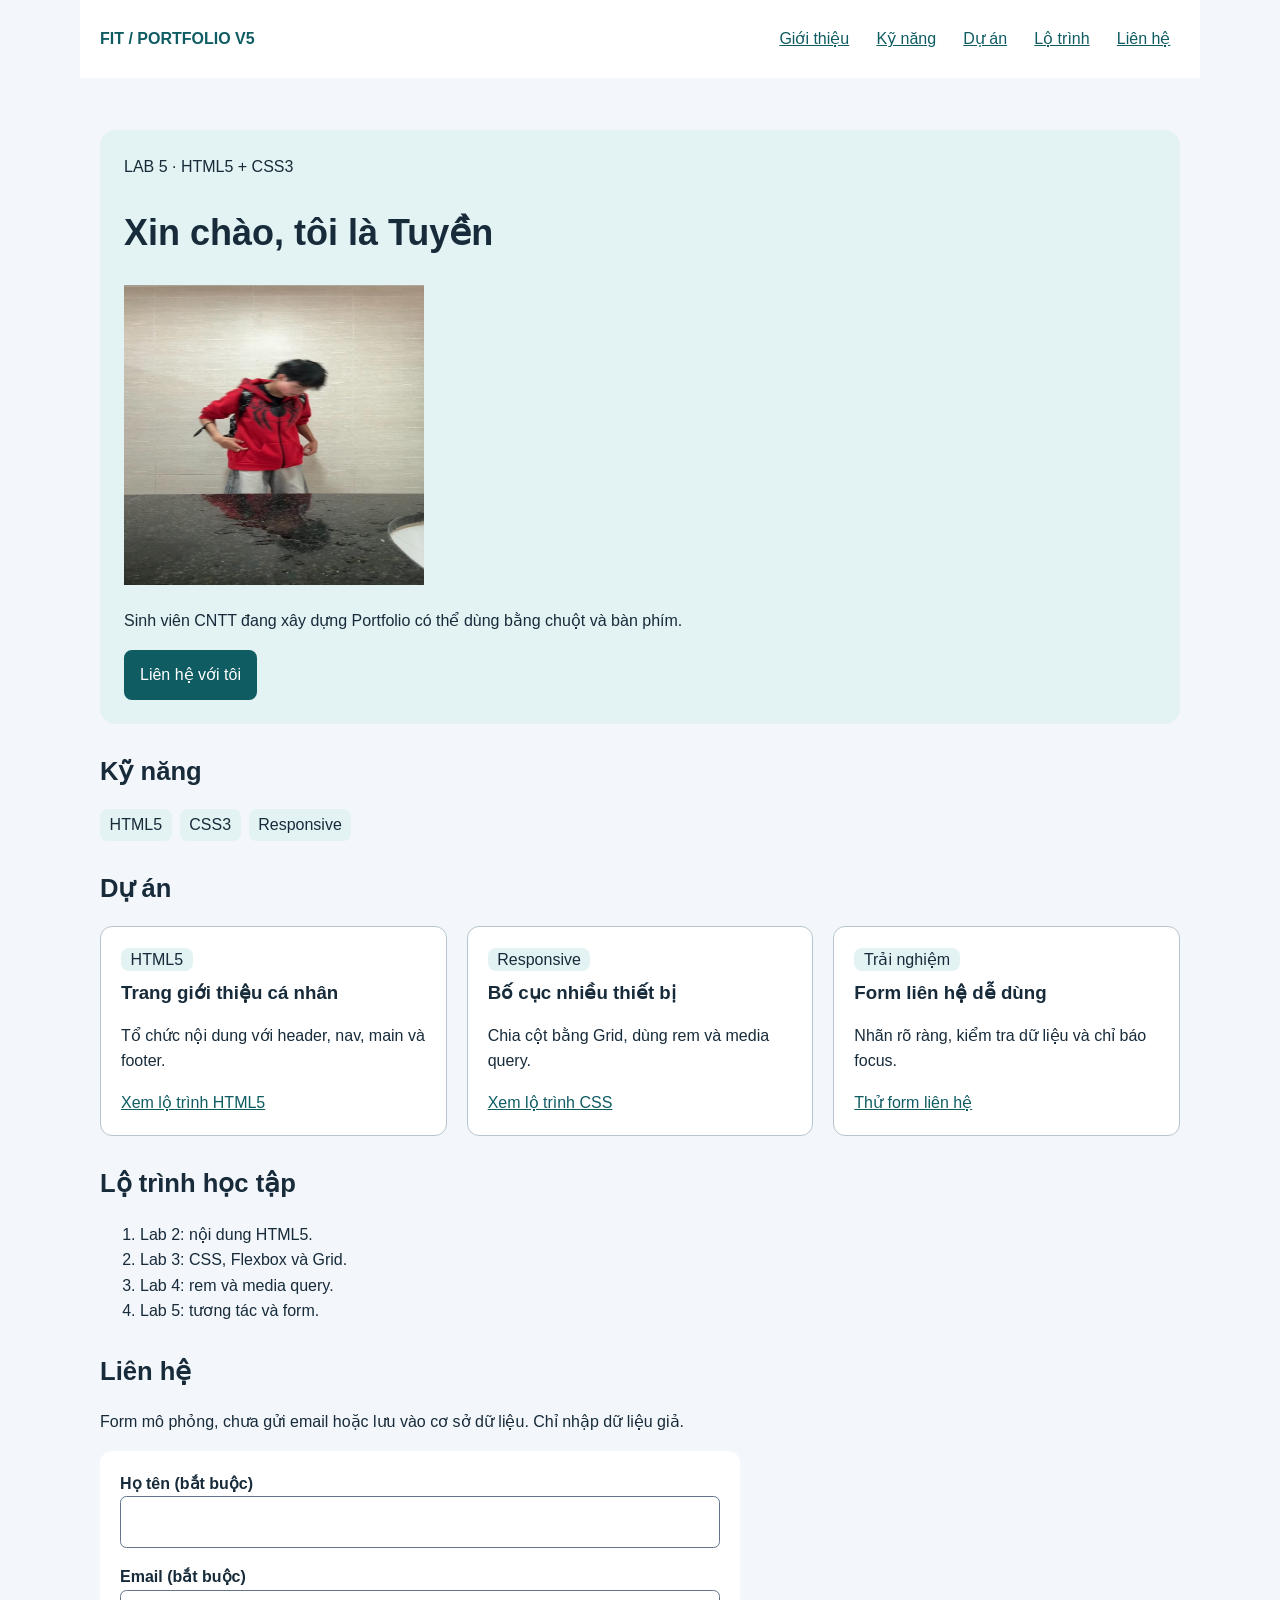
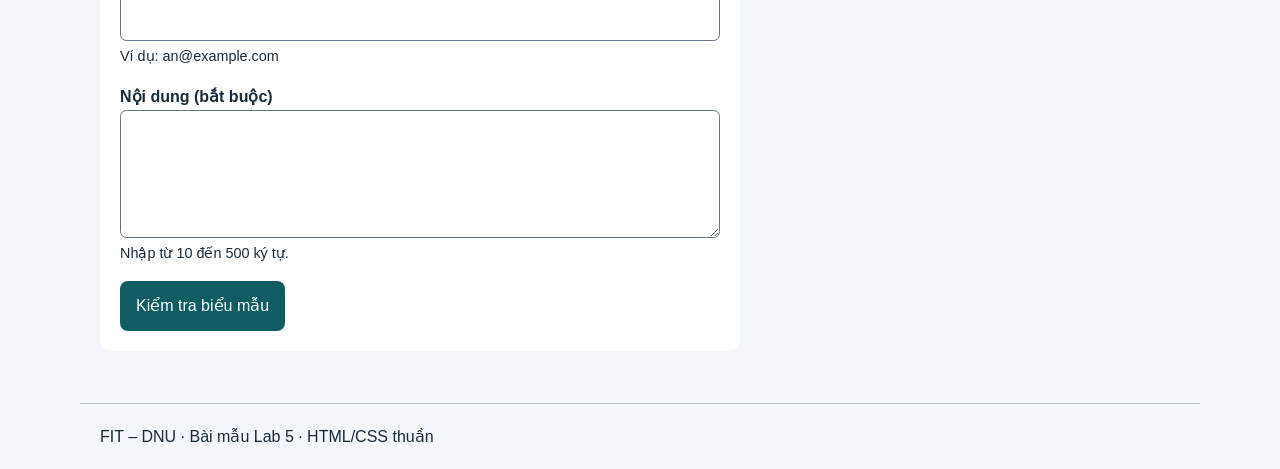
==== index.html @ 388e76ae "Add files via upload" ====
<!doctype html>
<html lang="vi">

<head>
    <meta charset="utf-8">
    <meta name="viewport" content="width=device-width,initial-scale=1">
    <title>Lab 5 · Portfolio thực hành</title>
    <link rel="stylesheet" href="./css/style.css">
</head>

<body>
    <header><a class="brand" href="#gioi-thieu">FIT / PORTFOLIO V5</a>
        <nav class="menu" aria-label="Điều hướng chính">
            <a href="#gioi-thieu">Giới thiệu</a><a href="#ky-nang">Kỹ năng</a>
            <a href="#du-an">Dự án</a><a href="#lo-trinh">Lộ trình</a><a href="#lien-he">Liên hệ</a>
        </nav>
    </header>
    <main>
        <section class="hero" id="gioi-thieu"><span>LAB 5 · HTML5 + CSS3</span>
            <h1>Xin chào, tôi là Tuyền</h1>
            <img src="./asset/87516891-a73b-44c6-bd07-9bb6b12e63a4.jpg" alt="Ảnh minh họa" width="300" height="300">
            <p>Sinh viên CNTT đang xây dựng Portfolio có thể dùng bằng chuột và bàn phím.</p>
            <a class="button" href="#lien-he">Liên hệ với tôi</a>
        </section>
        <section id="ky-nang">
            <h2>Kỹ năng</h2>
            <ul class="skills">
                <li>HTML5</li>
                <li>CSS3</li>
                <li>Responsive</li>
            </ul>
        </section>
        <section id="du-an">
            <h2>Dự án</h2>
            <div class="project-grid">
                <article class="card"><span class="tag">HTML5</span>
                    <h3>Trang giới thiệu cá nhân</h3>
                    <p>Tổ chức nội dung với header, nav, main và footer.</p><a href="#lo-trinh">Xem lộ trình HTML5</a>
                </article>
                <article class="card"><span class="tag">Responsive</span>
                    <h3>Bố cục nhiều thiết bị</h3>
                    <p>Chia cột bằng Grid, dùng rem và media query.</p><a href="#lo-trinh">Xem lộ trình CSS</a>
                </article>
                <article class="card"><span class="tag">Trải nghiệm</span>
                    <h3>Form liên hệ dễ dùng</h3>
                    <p>Nhãn rõ ràng, kiểm tra dữ liệu và chỉ báo focus.</p><a href="#lien-he">Thử form liên hệ</a>
                </article>
            </div>
        </section>
        <section id="lo-trinh">
            <h2>Lộ trình học tập</h2>
            <ol>
                <li>Lab 2: nội dung HTML5.</li>
                <li>Lab 3: CSS, Flexbox và Grid.</li>
                <li>Lab 4: rem và media query.</li>
                <li>Lab 5: tương tác và form.</li>
            </ol>
        </section>
        <section id="lien-he">
            <h2>Liên hệ</h2>
            <p>Form mô phỏng, chưa gửi email hoặc lưu vào cơ sở dữ liệu. Chỉ nhập dữ liệu giả.</p>
            <form action="ket-qua.html" method="get">
                <div class="form-field">
                    <label for="fullname">Họ tên (bắt buộc)</label><!-- 4.1 -->
                    <input id="fullname" name="fullname" type="text" autocomplete="name" required
                        minlength="2"><!-- 4.4 -->
                </div>
                <div class="form-field"><label for="email">Email (bắt buộc)</label>
                    <input id="email" name="email" type="email" required autocomplete="email"
                        aria-describedby="email-help"><!-- 4.2; 4.3 -->
                    <p class="help" id="email-help">Ví dụ: an@example.com</p>
                </div>
                <div class="form-field"><label for="message">Nội dung (bắt buộc)</label>
                    <textarea id="message" name="message" rows="4" required minlength="10" maxlength="500"
                        aria-describedby="message-help"></textarea><!-- 4.5; 4.6; 4.7 -->
                    <p class="help" id="message-help">Nhập từ 10 đến 500 ký tự.</p>
                </div>
                <button class="button" type="submit">Kiểm tra biểu mẫu</button><!-- 4.8 -->
            </form>
        </section>
    </main>
    <footer>FIT – DNU · Bài mẫu Lab 5 · HTML/CSS thuần</footer>
</body>

</html>
---- css/style.css ----
/* LAB 5: chi thay cac o trong co ma 1.1 den 5.6.
   Base responsive tu Lab 4 da hoan thanh. Khong xoa @media. */
:root {
  --bg: #f3f6fa;
  --text: #172b3a;
  --primary: #0f5c63;
  --hover: #083e43;
  --soft: #e3f2f2;
  --focus: #b34500;
  --line: #b6c5cf;
}

* {
  box-sizing: border-box;
}

html {
  font-size: 100%;
}

body {
  margin: 0;
  font-family: Arial, sans-serif;
  line-height: 1.6;
  color: var(--text);
  background: var(--bg);
}

a {
  color: var(--primary);
}

h1,
h2,
h3 {
  line-height: 1.25;
}

h1 {
  font-size: 2.25rem;
}

h2 {
  font-size: 1.6rem;
}

header,
main,
footer {
  max-width: 70rem;
  margin: auto;
  padding: 1.25rem;
}

header {
  background: white;
  display: flex;
  flex-wrap: wrap;
  align-items: center;
  justify-content: space-between;
  gap: 1rem;
}

.brand {
  font-weight: bold;
  text-decoration: none;
}

.menu {
  display: flex;
  flex-wrap: wrap;
  gap: .5rem;
}

.menu a {
  display: inline-block;
  padding: .4rem .6rem;
  border-radius: .4rem;
}

section {
  margin-block: 2rem;
  scroll-margin-top: 1rem;
}

.hero {
  background: var(--soft);
  padding: 1.5rem;
  border-radius: 1rem;
}

.skills {
  display: flex;
  flex-wrap: wrap;
  gap: .5rem;
  padding: 0;
  list-style: none;
}

.skills li,
.tag {
  background: var(--soft);
  padding: .2rem .6rem;
  border-radius: .5rem;
}

.project-grid {
  display: grid;
  grid-template-columns: 1fr;
  gap: 1.25rem;
}

.card {
  min-width: 0;
  border: 1px solid var(--line);
  border-radius: .75rem;
  padding: 1.25rem;
  background: white;
  overflow-wrap: anywhere;
}

.card h3 {
  margin-top: .5rem;
}

.card a {
  display: inline-block;
}

.button {
  display: inline-block;
  padding: .75rem 1rem;
  border: 0;
  background: var(--primary);
  color: white;
  border-radius: .5rem;
  cursor: pointer;
  text-decoration: none;
}

form {
  max-width: 40rem;
  background: white;
  border-radius: .75rem;
  padding: 1.25rem;
}

.form-field {
  margin-bottom: 1rem;
}

label {
  display: block;
  font-weight: bold;
}

.help {
  font-size: .9rem;
  margin: .25rem 0 0;
}

input,
textarea {
  display: block;
  border: 1px solid #64748b;
  border-radius: .4rem;
}

textarea {
  min-height: 8rem;
}

footer {
  border-top: 1px solid var(--line);
}

@media (min-width:48rem) {
  .project-grid {
    grid-template-columns: repeat(2, minmax(0, 1fr));
  }
}

@media (min-width:64rem) {
  .project-grid {
    grid-template-columns: repeat(3, minmax(0, 1fr));
  }
}

/* NHIEM VU 1: focus va menu. Khong xoa outline mac dinh. */
a:hover,
/* 1.1 */
button:focus-visible,
input:focus-visible,
textarea:focus-visible {
  outline-style: none;
  /* 1.2 */
  outline-width: 0.1875rem;
  /* 1.3 */
  outline-color: var(--focus);
  /* 1.4 */
  outline-offset:-1rem;
  /* 1.5 */
}

.menu a:hover {
  background: var(--soft);
}

/* 1.6 */
/* NHIEM VU 2: button */
.button {
  transition: background-color
    /* 2.1 */
    180ms
    /* 2.2 */
    ease,
    /* 2.3 */
    transform 180ms ease;
}

.button:hover {
  background: var(--hover);
}

/* 2.4 */
.button:active {
  /* 2.5 */
  transform: translateY(1px);
  /* 2.6 */
}

/* NHIEM VU 3: card va link */
.card {
  transition: transform
    /* 3.1 */
    180ms ease;
}

/* 3.2 */
.card:hover {
  /* 3.3 */
  transform: translateY(-0.25rem);
  /* 3.4; 3.5 */
}

.card:focus-within {
  transform: translateY(-0.25rem);
}

/* 3.6 */
/* NHIEM VU 4 nam trong index.html. */
/* NHIEM VU 5: form */
input,
textarea {
  width: 100%;
  /* 5.1 */
  box-sizing: border-box;
  /* 5.2 */
  padding: 0.75rem;
  /* 5.3 */
  min-width: 0;
  /* 5.4 */
}

textarea {
  resize: vertical;
}

/* 5.5 */
input,
textarea,
button {
  font: inherit;
}

/* 5.6 */
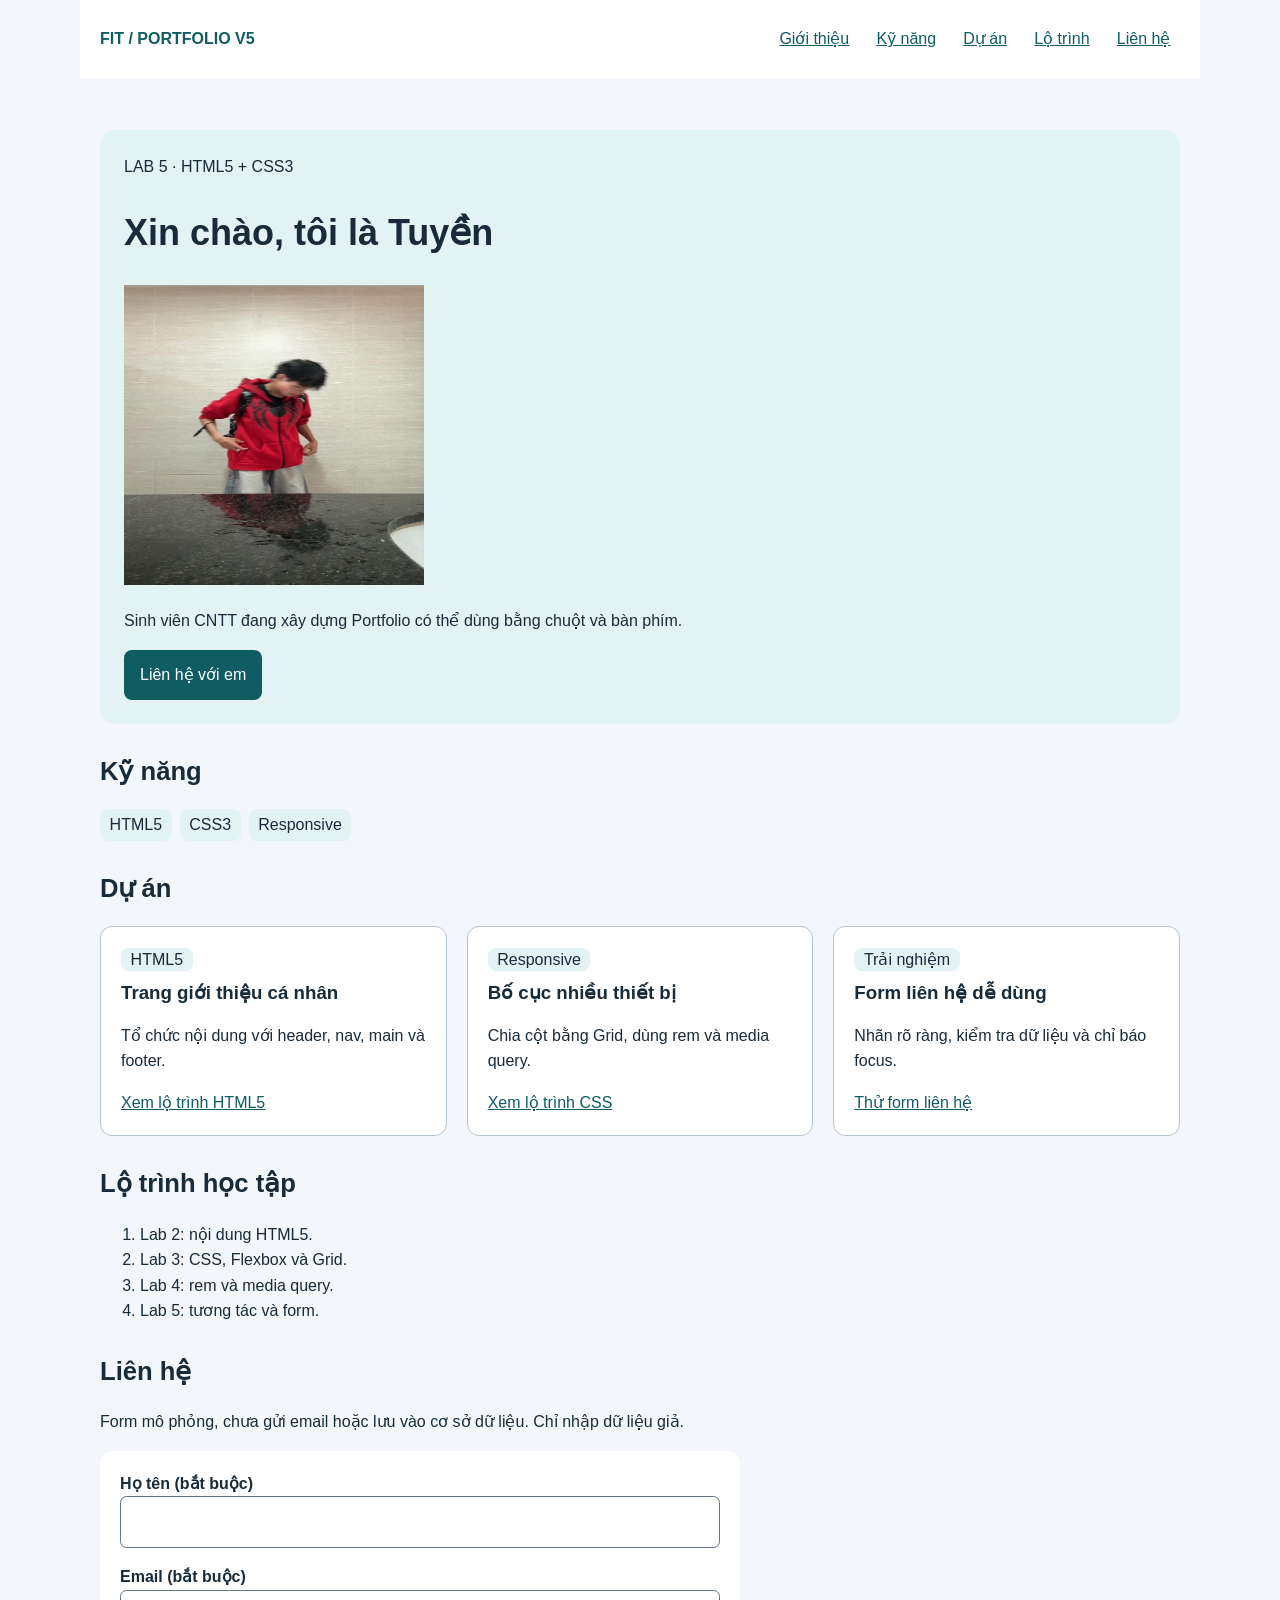
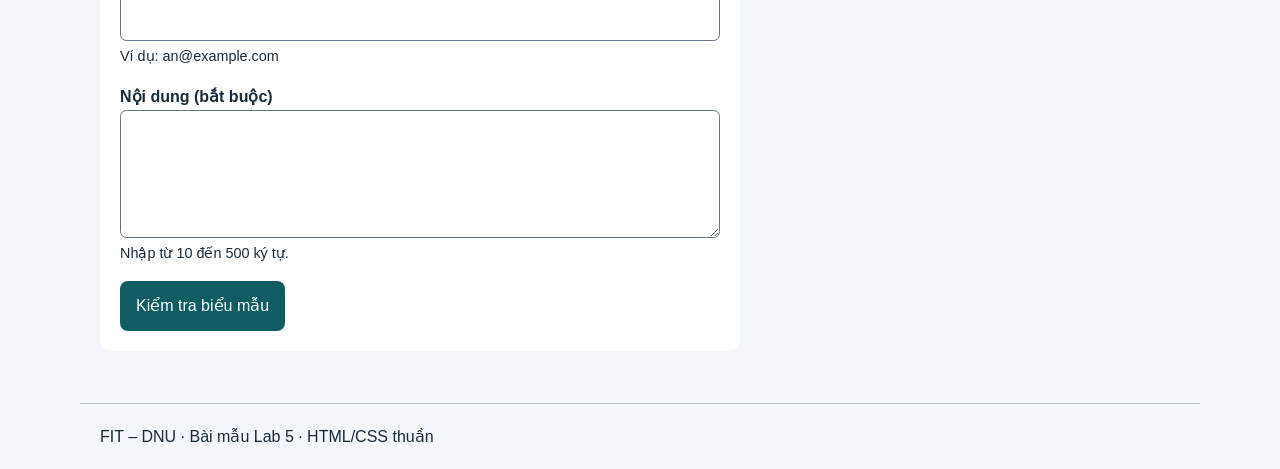
==== commit 15d96b84: "thay doi" ====
--- a/index.html
+++ b/index.html
@@ -20,7 +20,7 @@
             <h1>Xin chào, tôi là Tuyền</h1>
             <img src="./asset/87516891-a73b-44c6-bd07-9bb6b12e63a4.jpg" alt="Ảnh minh họa" width="300" height="300">
             <p>Sinh viên CNTT đang xây dựng Portfolio có thể dùng bằng chuột và bàn phím.</p>
-            <a class="button" href="#lien-he">Liên hệ với tôi</a>
+            <a class="button" href="#lien-he">Liên hệ với em</a>
         </section>
         <section id="ky-nang">
             <h2>Kỹ năng</h2>
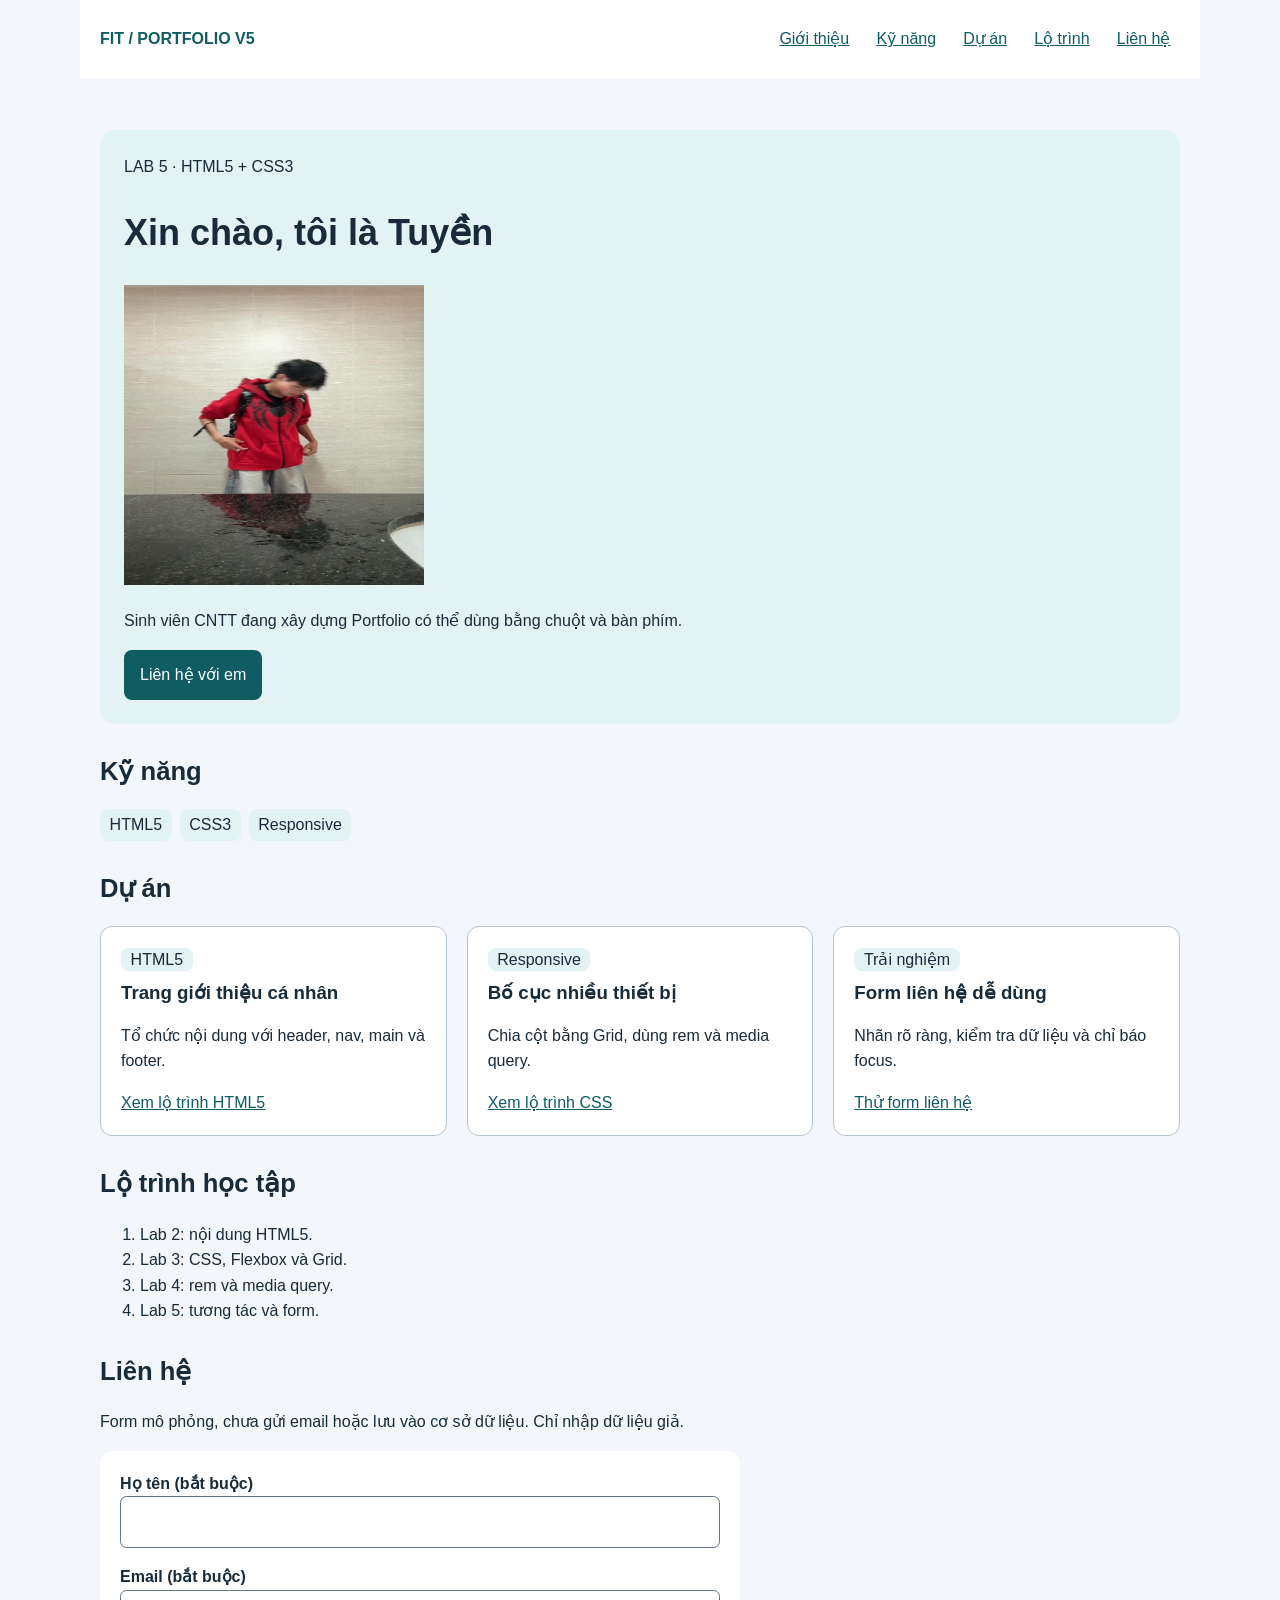
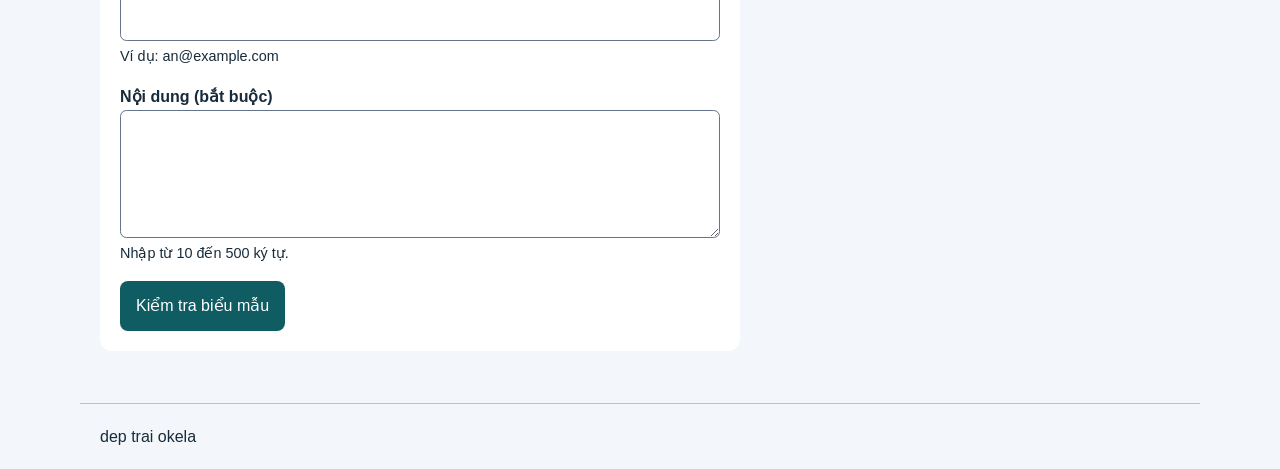
==== commit 1f1828ff: "chinh sua" ====
--- a/index.html
+++ b/index.html
@@ -79,7 +79,7 @@
             </form>
         </section>
     </main>
-    <footer>FIT – DNU · Bài mẫu Lab 5 · HTML/CSS thuần</footer>
+    <footer>dep trai okela</footer>
 </body>
 
 </html>
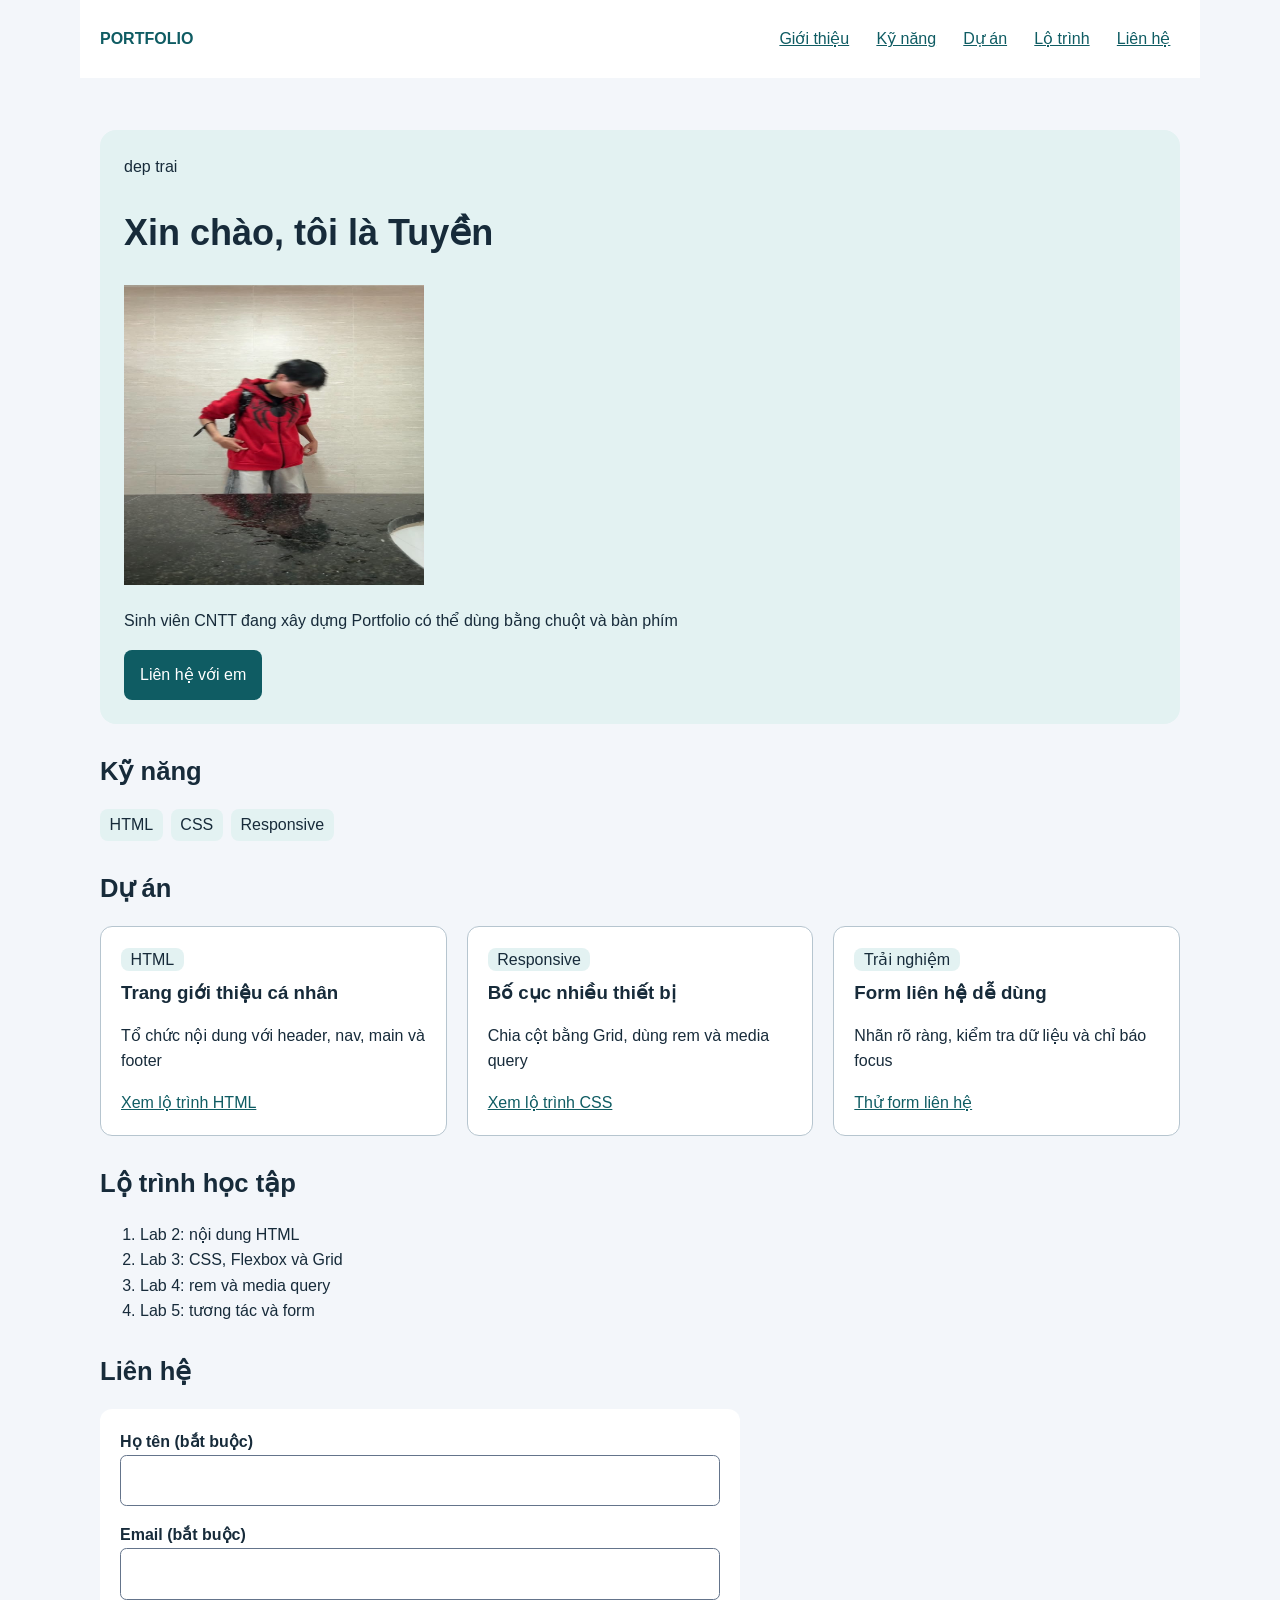
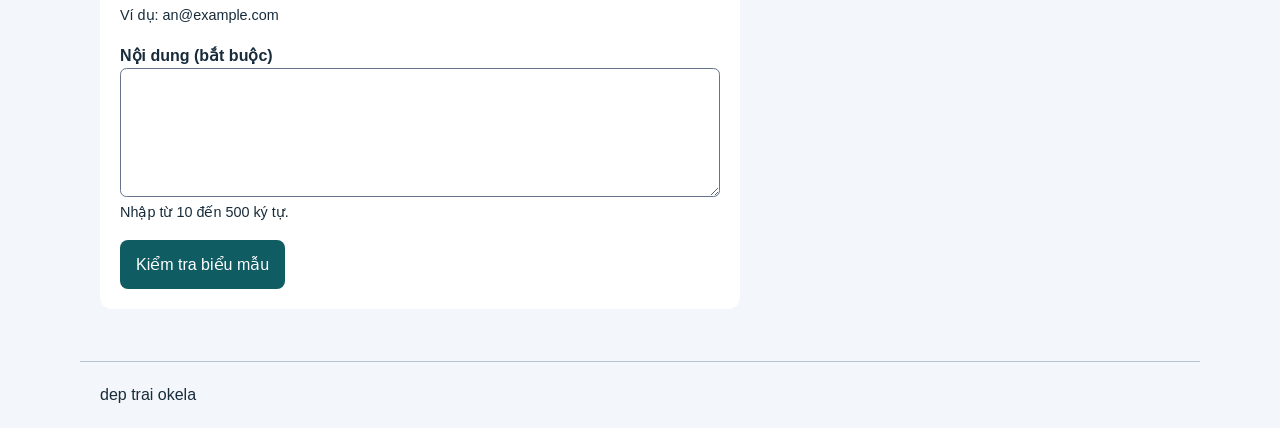
==== commit a1db3b3c: "thay doi 2" ====
--- a/index.html
+++ b/index.html
@@ -4,61 +4,60 @@
 <head>
     <meta charset="utf-8">
     <meta name="viewport" content="width=device-width,initial-scale=1">
-    <title>Lab 5 · Portfolio thực hành</title>
+    <title>Portfolio</title>
     <link rel="stylesheet" href="./css/style.css">
 </head>
 
 <body>
-    <header><a class="brand" href="#gioi-thieu">FIT / PORTFOLIO V5</a>
+    <header><a class="brand" href="#gioi-thieu">PORTFOLIO</a>
         <nav class="menu" aria-label="Điều hướng chính">
             <a href="#gioi-thieu">Giới thiệu</a><a href="#ky-nang">Kỹ năng</a>
             <a href="#du-an">Dự án</a><a href="#lo-trinh">Lộ trình</a><a href="#lien-he">Liên hệ</a>
         </nav>
     </header>
     <main>
-        <section class="hero" id="gioi-thieu"><span>LAB 5 · HTML5 + CSS3</span>
+        <section class="hero" id="gioi-thieu"><span>dep trai</span>
             <h1>Xin chào, tôi là Tuyền</h1>
             <img src="./asset/87516891-a73b-44c6-bd07-9bb6b12e63a4.jpg" alt="Ảnh minh họa" width="300" height="300">
-            <p>Sinh viên CNTT đang xây dựng Portfolio có thể dùng bằng chuột và bàn phím.</p>
+            <p>Sinh viên CNTT đang xây dựng Portfolio có thể dùng bằng chuột và bàn phím</p>
             <a class="button" href="#lien-he">Liên hệ với em</a>
         </section>
         <section id="ky-nang">
             <h2>Kỹ năng</h2>
             <ul class="skills">
-                <li>HTML5</li>
-                <li>CSS3</li>
+                <li>HTML</li>
+                <li>CSS</li>
                 <li>Responsive</li>
             </ul>
         </section>
         <section id="du-an">
             <h2>Dự án</h2>
             <div class="project-grid">
-                <article class="card"><span class="tag">HTML5</span>
+                <article class="card"><span class="tag">HTML</span>
                     <h3>Trang giới thiệu cá nhân</h3>
-                    <p>Tổ chức nội dung với header, nav, main và footer.</p><a href="#lo-trinh">Xem lộ trình HTML5</a>
+                    <p>Tổ chức nội dung với header, nav, main và footer</p><a href="#lo-trinh">Xem lộ trình HTML</a>
                 </article>
                 <article class="card"><span class="tag">Responsive</span>
                     <h3>Bố cục nhiều thiết bị</h3>
-                    <p>Chia cột bằng Grid, dùng rem và media query.</p><a href="#lo-trinh">Xem lộ trình CSS</a>
+                    <p>Chia cột bằng Grid, dùng rem và media query</p><a href="#lo-trinh">Xem lộ trình CSS</a>
                 </article>
                 <article class="card"><span class="tag">Trải nghiệm</span>
                     <h3>Form liên hệ dễ dùng</h3>
-                    <p>Nhãn rõ ràng, kiểm tra dữ liệu và chỉ báo focus.</p><a href="#lien-he">Thử form liên hệ</a>
+                    <p>Nhãn rõ ràng, kiểm tra dữ liệu và chỉ báo focus</p><a href="#lien-he">Thử form liên hệ</a>
                 </article>
             </div>
         </section>
         <section id="lo-trinh">
             <h2>Lộ trình học tập</h2>
             <ol>
-                <li>Lab 2: nội dung HTML5.</li>
-                <li>Lab 3: CSS, Flexbox và Grid.</li>
-                <li>Lab 4: rem và media query.</li>
-                <li>Lab 5: tương tác và form.</li>
+                <li>Lab 2: nội dung HTML</li>
+                <li>Lab 3: CSS, Flexbox và Grid</li>
+                <li>Lab 4: rem và media query</li>
+                <li>Lab 5: tương tác và form</li>
             </ol>
         </section>
         <section id="lien-he">
             <h2>Liên hệ</h2>
-            <p>Form mô phỏng, chưa gửi email hoặc lưu vào cơ sở dữ liệu. Chỉ nhập dữ liệu giả.</p>
             <form action="ket-qua.html" method="get">
                 <div class="form-field">
                     <label for="fullname">Họ tên (bắt buộc)</label><!-- 4.1 -->
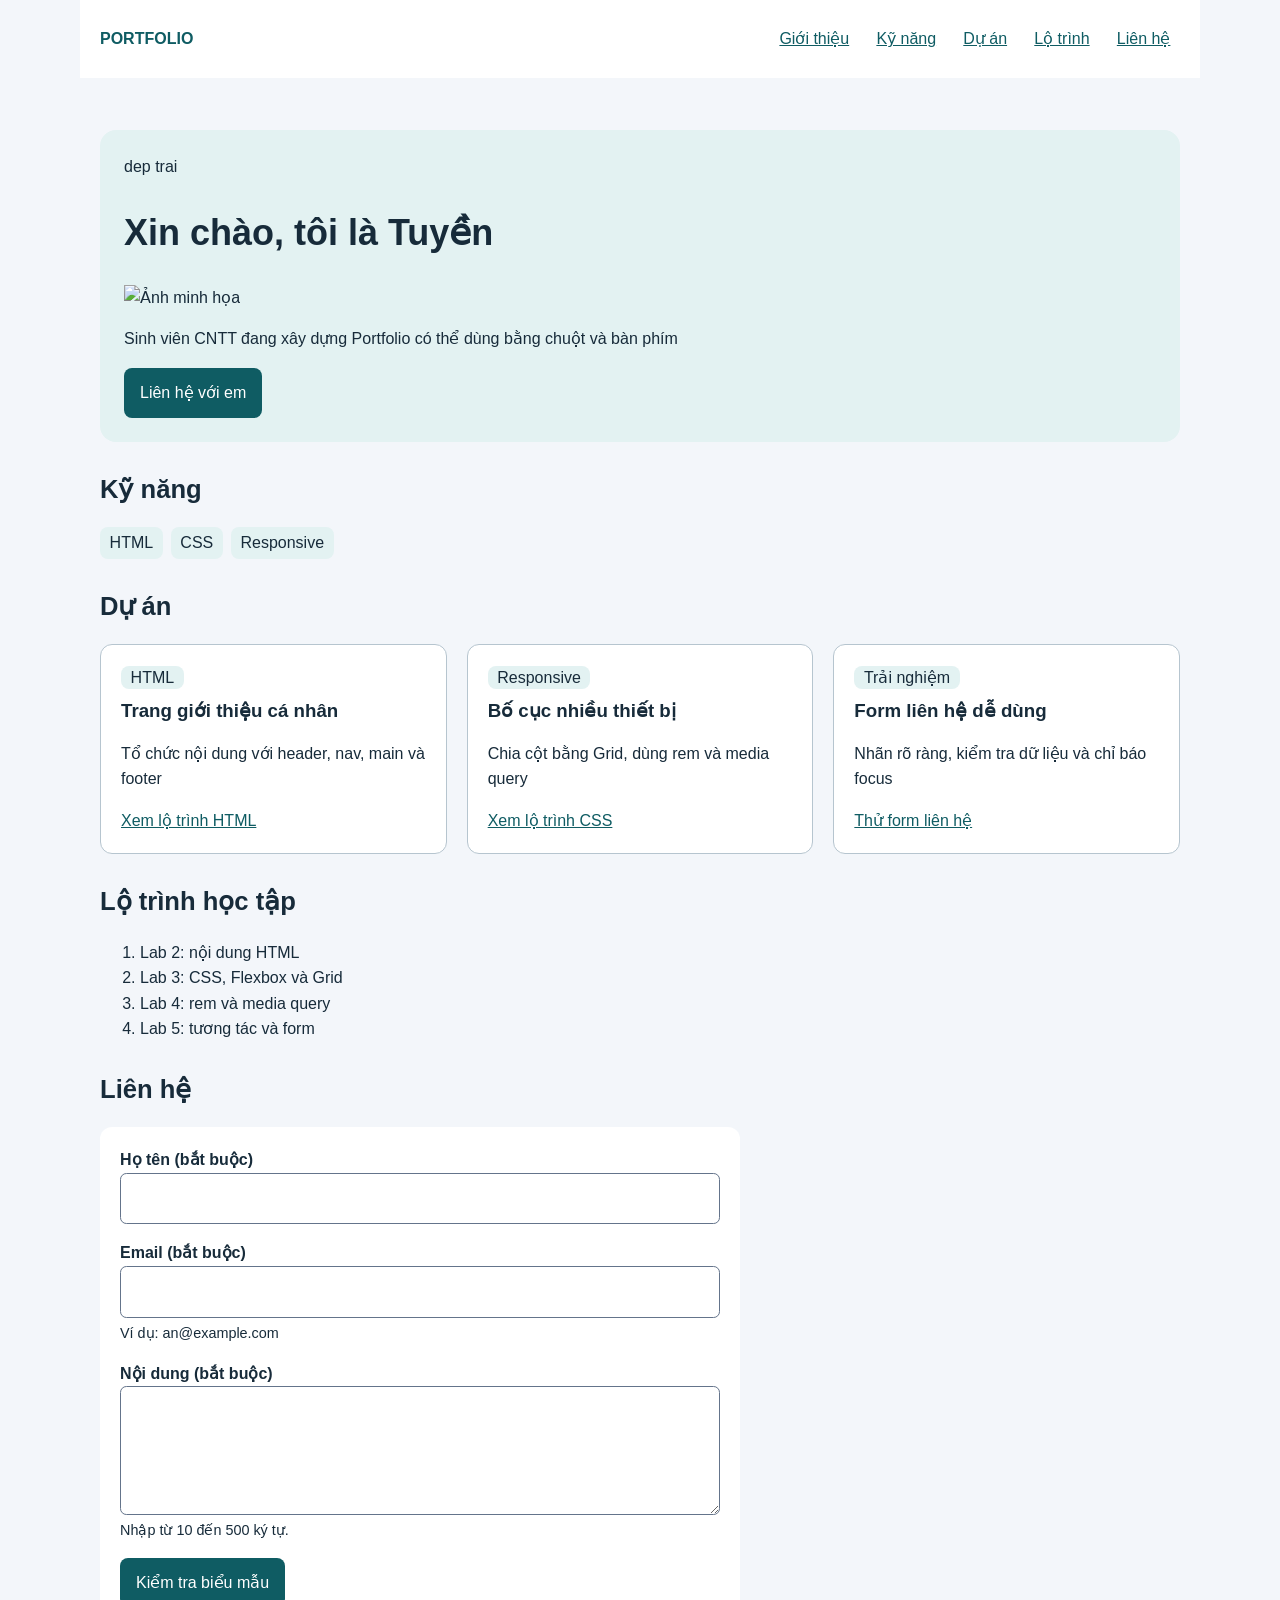
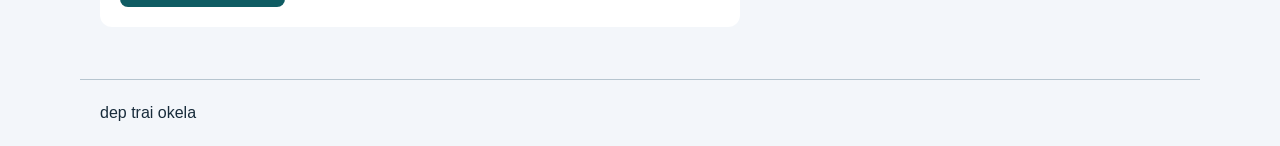
==== commit 4b3cfa09: "loi" ====
--- a/index.html
+++ b/index.html
@@ -18,7 +18,7 @@
     <main>
         <section class="hero" id="gioi-thieu"><span>dep trai</span>
             <h1>Xin chào, tôi là Tuyền</h1>
-            <img src="./asset/87516891-a73b-44c6-bd07-9bb6b12e63a4.jpg" alt="Ảnh minh họa" width="300" height="300">
+            <img src="./sset/87516891-a73b-44c6-bd07-9bb6b12e63a4.jpg" alt="Ảnh minh họa" width="300" height="300">
             <p>Sinh viên CNTT đang xây dựng Portfolio có thể dùng bằng chuột và bàn phím</p>
             <a class="button" href="#lien-he">Liên hệ với em</a>
         </section>
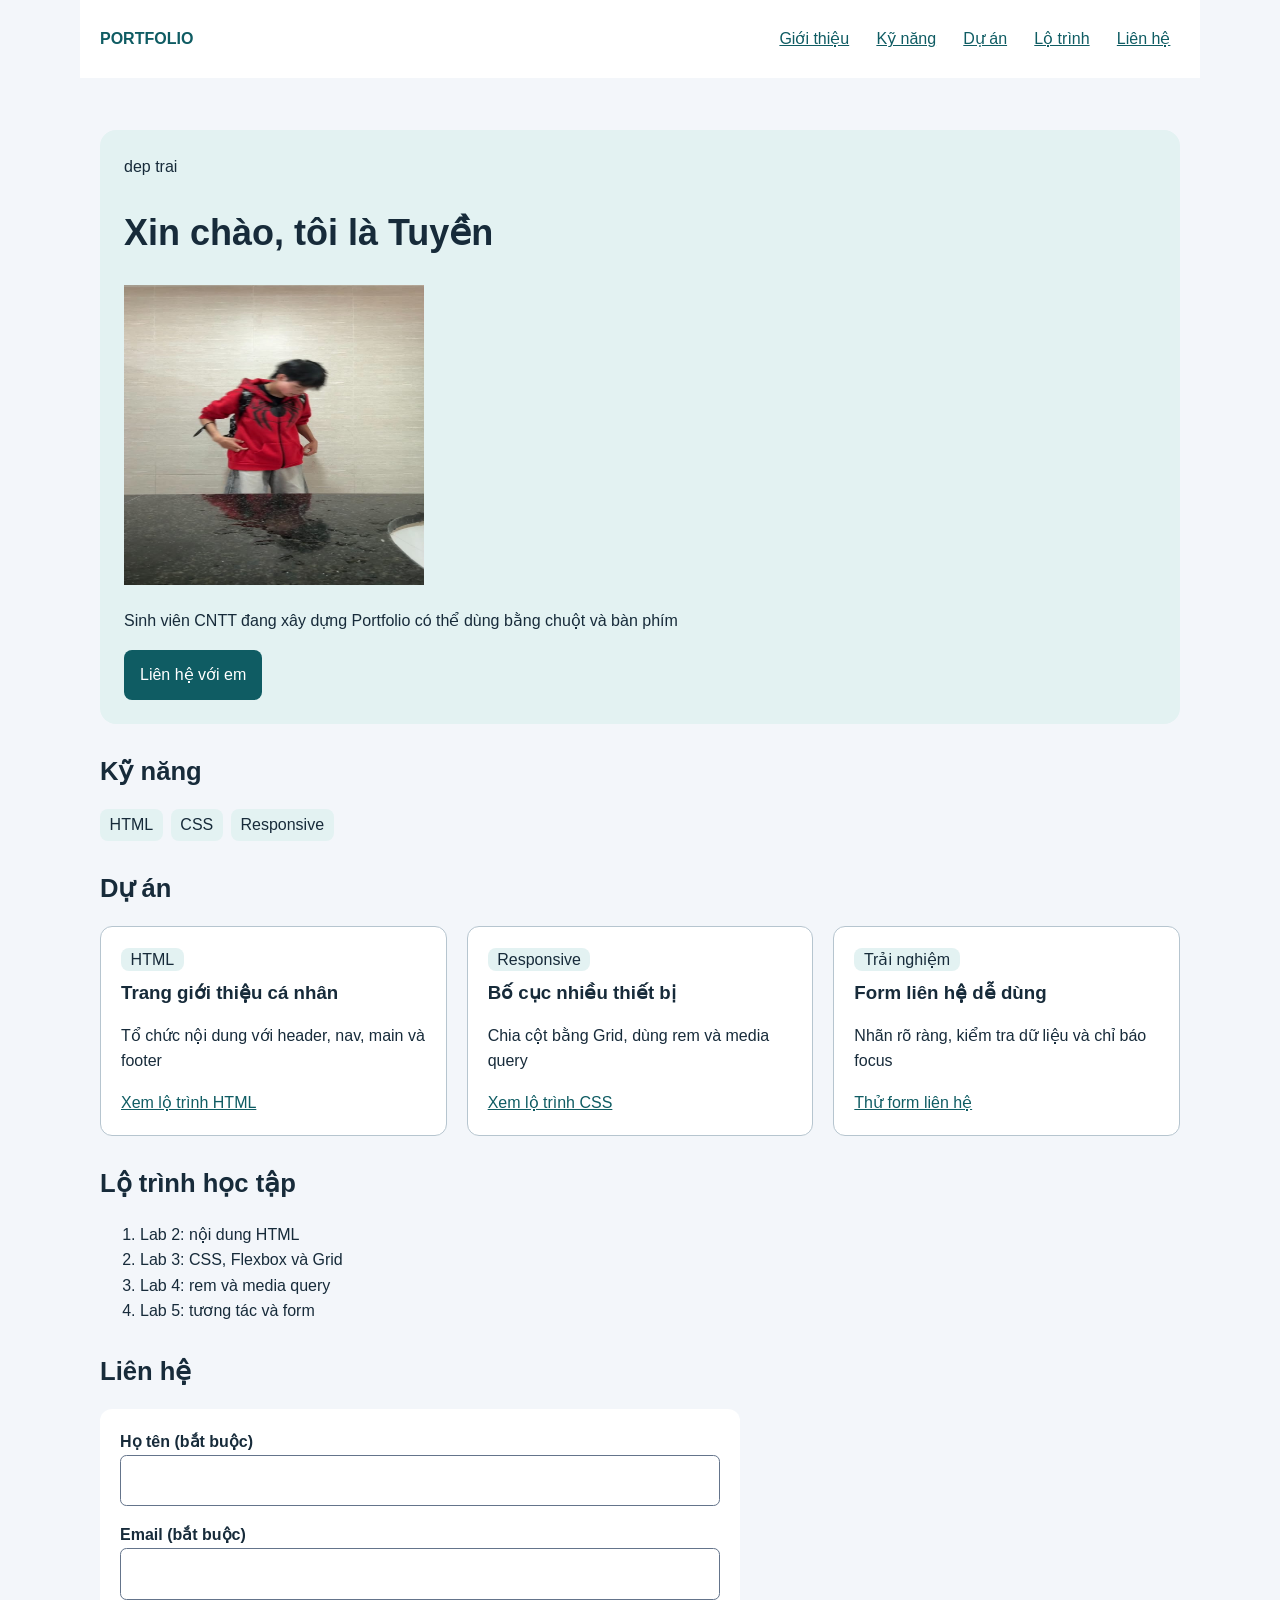
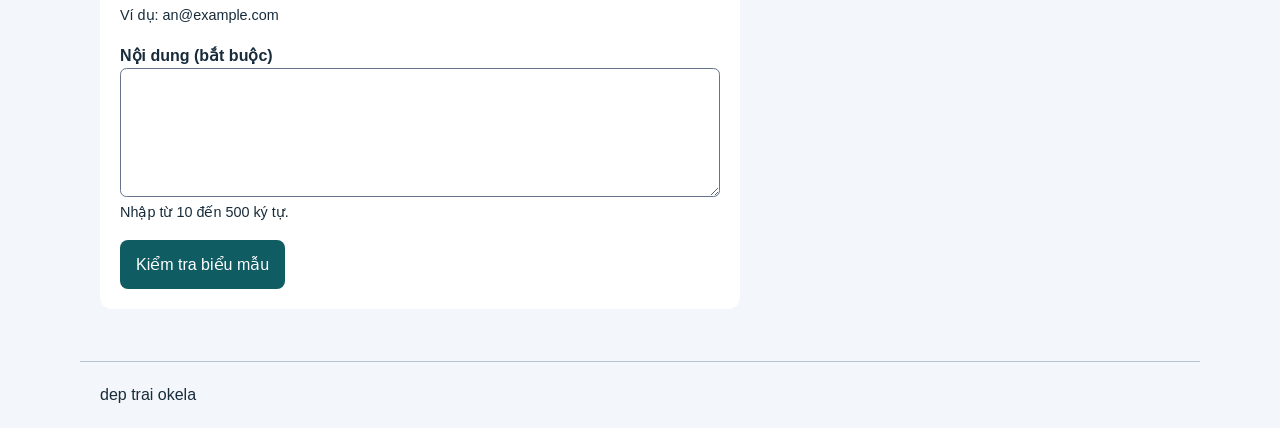
==== commit 99345709: "sua loi" ====
--- a/index.html
+++ b/index.html
@@ -18,7 +18,7 @@
     <main>
         <section class="hero" id="gioi-thieu"><span>dep trai</span>
             <h1>Xin chào, tôi là Tuyền</h1>
-            <img src="./sset/87516891-a73b-44c6-bd07-9bb6b12e63a4.jpg" alt="Ảnh minh họa" width="300" height="300">
+            <img src="./asset/87516891-a73b-44c6-bd07-9bb6b12e63a4.jpg" alt="Ảnh minh họa" width="300" height="300">
             <p>Sinh viên CNTT đang xây dựng Portfolio có thể dùng bằng chuột và bàn phím</p>
             <a class="button" href="#lien-he">Liên hệ với em</a>
         </section>
